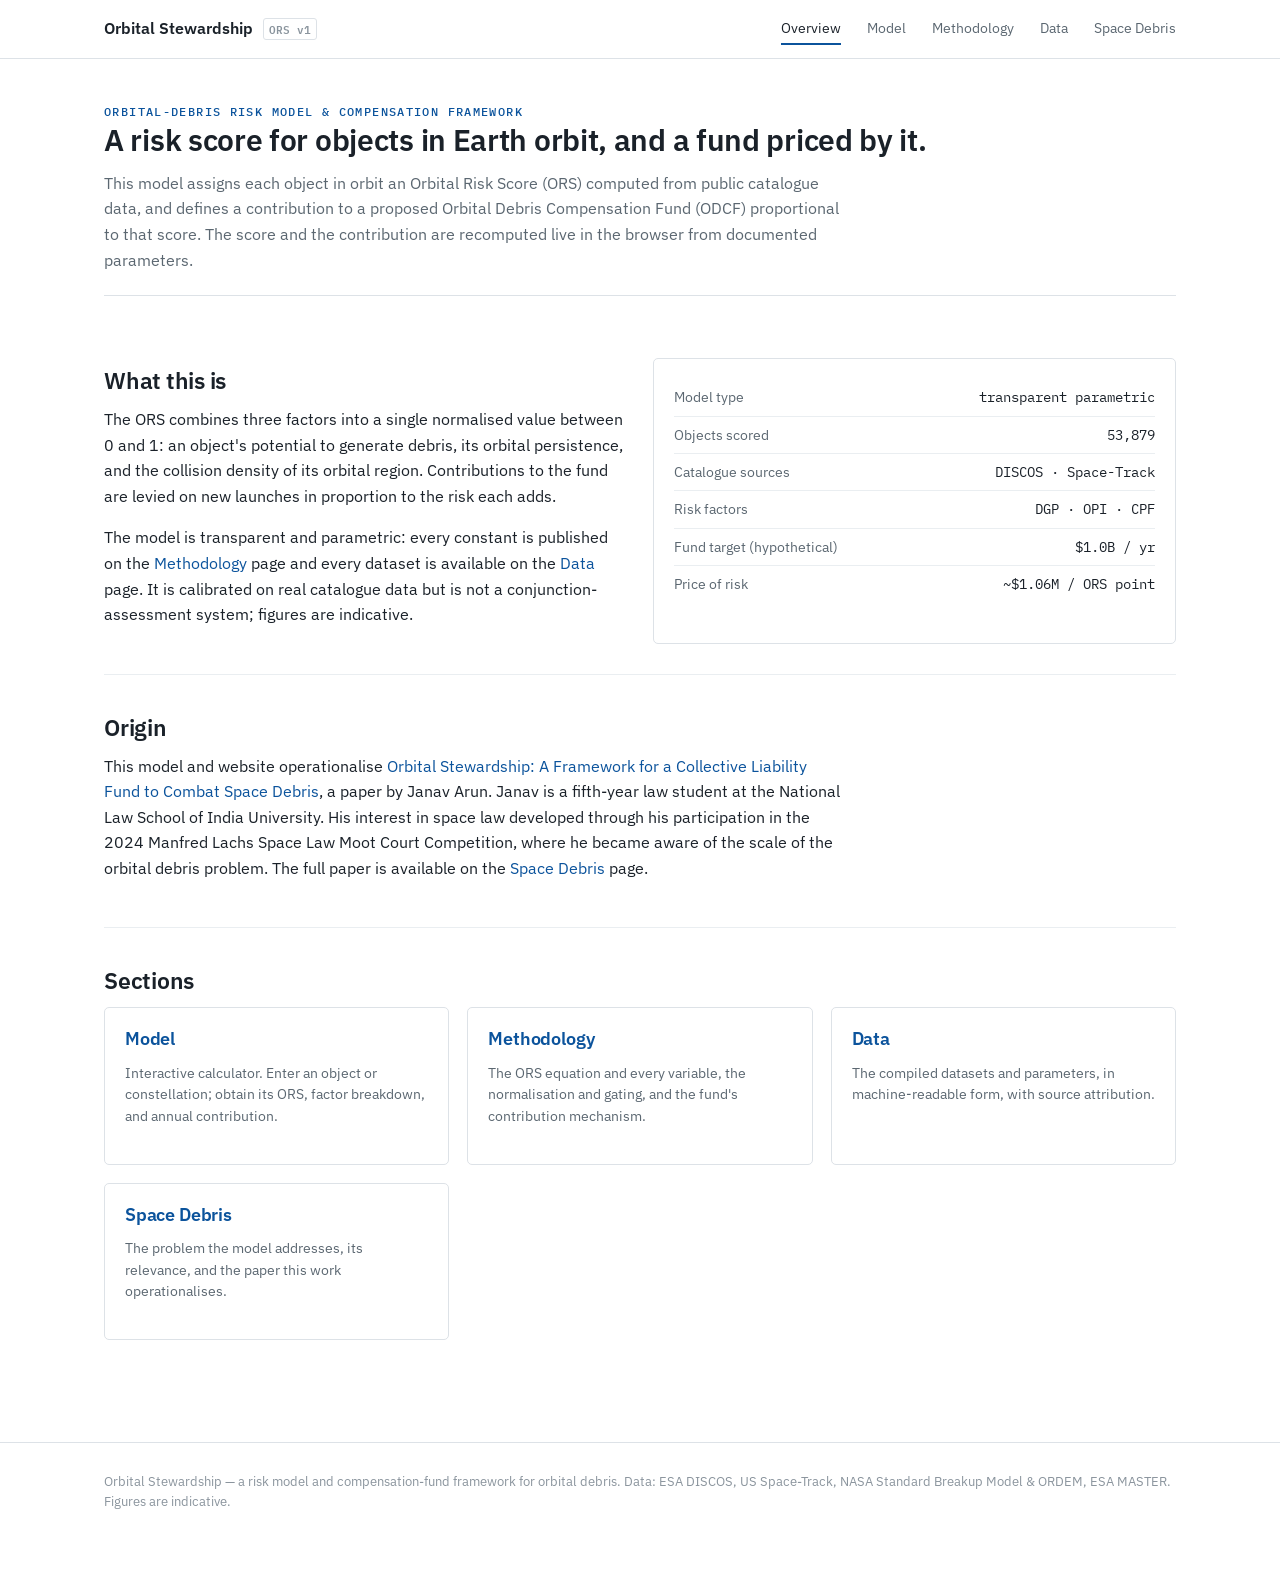
==== index.html @ 6657b237 "Initial commit" ====
<!DOCTYPE html><html lang="en"><head><meta charset="utf-8"/>
<meta name="viewport" content="width=device-width, initial-scale=1"/>
<title>Orbital Stewardship</title>
<link rel="preconnect" href="https://fonts.googleapis.com"><link rel="preconnect" href="https://fonts.gstatic.com" crossorigin>
<link href="https://fonts.googleapis.com/css2?family=IBM+Plex+Mono:wght@400;500&family=IBM+Plex+Sans:wght@400;500;600&display=swap" rel="stylesheet">
<link rel="stylesheet" href="assets/style.css">
</head><body>
<header class="site"><div class="wrap">
  <div class="brand"><span class="t">Orbital Stewardship</span><span class="v">ORS v1</span></div>
  <nav class="main">
    <a href="index.html" class="active">Overview</a>
    <a href="model.html">Model</a>
    <a href="methodology.html">Methodology</a>
    <a href="data.html">Data</a>
    <a href="debris.html">Space Debris</a>
  </nav>
</div></header>

<main><div class="wrap">
  <div class="page-head">
    <div class="label">Orbital-debris risk model &amp; compensation framework</div>
    <h1>A risk score for objects in Earth orbit, and a fund priced by it.</h1>
    <p class="lead">This model assigns each object in orbit an Orbital Risk Score (ORS) computed from public catalogue data, and defines a contribution to a proposed Orbital Debris Compensation Fund (ODCF) proportional to that score. The score and the contribution are recomputed live in the browser from documented parameters.</p>
  </div>

  <section class="block">
    <div class="cols">
      <div>
        <h2>What this is</h2>
        <p>The ORS combines three factors into a single normalised value between 0 and 1: an object's potential to generate debris, its orbital persistence, and the collision density of its orbital region. Contributions to the fund are levied on new launches in proportion to the risk each adds.</p>
        <p>The model is transparent and parametric: every constant is published on the <a href="methodology.html">Methodology</a> page and every dataset is available on the <a href="data.html">Data</a> page. It is calibrated on real catalogue data but is not a conjunction-assessment system; figures are indicative.</p>
      </div>
      <div class="panel">
        <div class="kv"><span class="k">Model type</span><span class="v">transparent parametric</span></div>
        <div class="kv"><span class="k">Objects scored</span><span class="v">53,879</span></div>
        <div class="kv"><span class="k">Catalogue sources</span><span class="v">DISCOS · Space-Track</span></div>
        <div class="kv"><span class="k">Risk factors</span><span class="v">DGP · OPI · CPF</span></div>
        <div class="kv"><span class="k">Fund target (hypothetical)</span><span class="v">$1.0B / yr</span></div>
        <div class="kv"><span class="k">Price of risk</span><span class="v">~$1.06M / ORS point</span></div>
      </div>
    </div>
  </section>

  <section class="block">
    <h2>Origin</h2>
    <p class="lead">This model and website operationalise <a href="debris.html">Orbital Stewardship: A Framework for a Collective Liability Fund to Combat Space Debris</a>, a paper by Janav Arun. Janav is a fifth-year law student at the National Law School of India University. His interest in space law developed through his participation in the 2024 Manfred Lachs Space Law Moot Court Competition, where he became aware of the scale of the orbital debris problem. The full paper is available on the <a href="debris.html">Space Debris</a> page.</p>
  </section>

  <section class="block">
    <h2>Sections</h2>
    <div class="cols3">
      <div class="panel"><h3><a href="model.html">Model</a></h3><p class="muted small">Interactive calculator. Enter an object or constellation; obtain its ORS, factor breakdown, and annual contribution.</p></div>
      <div class="panel"><h3><a href="methodology.html">Methodology</a></h3><p class="muted small">The ORS equation and every variable, the normalisation and gating, and the fund's contribution mechanism.</p></div>
      <div class="panel"><h3><a href="data.html">Data</a></h3><p class="muted small">The compiled datasets and parameters, in machine-readable form, with source attribution.</p></div>
    </div>
    <div class="cols3" style="margin-top:18px">
      <div class="panel"><h3><a href="debris.html">Space Debris</a></h3><p class="muted small">The problem the model addresses, its relevance, and the paper this work operationalises.</p></div>
    </div>
  </section>
</div></main>

<footer class="site"><div class="wrap">
  Orbital Stewardship — a risk model and compensation-fund framework for orbital debris.
  Data: ESA DISCOS, US Space-Track, NASA Standard Breakup Model &amp; ORDEM, ESA MASTER. Figures are indicative.
</div></footer>
<script src="assets/data.js"></script>
</body></html>
---- assets/style.css ----
/* Orbital Stewardship — technical/data-portal styling */
:root{
  --bg:#ffffff; --bg2:#f4f6f8; --panel:#ffffff;
  --ink:#1a2129; --muted:#5b6771; --faint:#8a949d; --line:#dde2e7; --line2:#eaeef1;
  --accent:#0b539c; --accent-ink:#083c72; --accent-bg:#eef4fb;
  --ok:#1d6b4c; --warn:#8a5a12;
  --sans:"IBM Plex Sans",system-ui,-apple-system,"Segoe UI",Roboto,Helvetica,Arial,sans-serif;
  --mono:"IBM Plex Mono",ui-monospace,"SF Mono",Menlo,Consolas,monospace;
  --wrap:1120px;
}
*{box-sizing:border-box}
html{scroll-behavior:smooth}
body{margin:0;background:var(--bg);color:var(--ink);font-family:var(--sans);font-size:16px;line-height:1.6;-webkit-font-smoothing:antialiased}
.wrap{max-width:var(--wrap);margin:0 auto;padding:0 24px}
a{color:var(--accent);text-decoration:none}
a:hover{text-decoration:underline}
h1,h2,h3,h4{line-height:1.25;font-weight:600;letter-spacing:-.01em;margin:0 0 12px}
h1{font-size:30px}h2{font-size:23px;margin-top:8px}h3{font-size:18px}
p{margin:0 0 16px;max-width:74ch}
code,.mono{font-family:var(--mono)}
.small{font-size:13.5px}
.muted{color:var(--muted)}
.label{font-family:var(--mono);font-size:11.5px;letter-spacing:.12em;text-transform:uppercase;color:var(--accent);font-weight:500}

/* header / nav */
header.site{position:sticky;top:0;z-index:40;background:var(--bg);border-bottom:1px solid var(--line)}
header.site .wrap{display:flex;align-items:center;justify-content:space-between;height:58px}
.brand{display:flex;align-items:baseline;gap:10px;font-weight:600}
.brand .t{font-size:16px;color:var(--ink)}
.brand .v{font-family:var(--mono);font-size:11px;color:var(--faint);border:1px solid var(--line);border-radius:3px;padding:1px 5px}
nav.main a{display:inline-block;color:var(--muted);font-size:14px;margin-left:22px;padding:4px 0;border-bottom:2px solid transparent}
nav.main a:hover{color:var(--ink);text-decoration:none}
nav.main a.active{color:var(--ink);border-bottom-color:var(--accent)}
@media(max-width:760px){nav.main a{margin-left:14px;font-size:13px}.brand .v{display:none}}

main{padding:44px 0 72px}
.page-head{border-bottom:1px solid var(--line);padding-bottom:22px;margin-bottom:32px}
.page-head p{color:var(--muted);margin-bottom:0}
section.block{padding:30px 0;border-bottom:1px solid var(--line2)}
section.block:last-child{border-bottom:0}
.lead{max-width:74ch}

/* layout helpers */
.cols{display:grid;grid-template-columns:1fr 1fr;gap:26px}
.cols3{display:grid;grid-template-columns:repeat(3,1fr);gap:18px}
@media(max-width:820px){.cols,.cols3{grid-template-columns:1fr}}

/* data table */
table.data{width:100%;border-collapse:collapse;font-size:14px;margin:14px 0}
table.data th,table.data td{text-align:left;padding:9px 12px;border-bottom:1px solid var(--line2)}
table.data thead th{border-bottom:1px solid var(--line);color:var(--muted);font-weight:600;font-size:12.5px;letter-spacing:.02em}
table.data td.num,table.data th.num{text-align:right;font-family:var(--mono);font-size:13px}
table.data tr:hover td{background:var(--bg2)}

/* panels / cards */
.panel{background:var(--panel);border:1px solid var(--line);border-radius:5px;padding:20px}
.kv{display:flex;justify-content:space-between;gap:16px;padding:7px 0;border-bottom:1px solid var(--line2);font-size:14px}
.kv:last-child{border-bottom:0}.kv .k{color:var(--muted)}.kv .v{font-family:var(--mono)}
.factlist{list-style:none;padding:0;margin:0}
.note{background:var(--bg2);border:1px solid var(--line);border-left:3px solid var(--accent);border-radius:4px;padding:12px 15px;font-size:13.5px;color:var(--muted);margin:18px 0}

/* equation */
.eq{background:var(--bg2);border:1px solid var(--line);border-radius:5px;padding:18px 20px;margin:18px 0;overflow-x:auto;font-family:var(--mono);font-size:15px}
.vardef{border-top:1px solid var(--line2);padding:14px 0}
.vardef h4{margin:0 0 4px;font-size:15.5px}
.vardef .tag{font-family:var(--mono);font-size:12px;color:var(--accent);background:var(--accent-bg);padding:1px 7px;border-radius:3px;margin-left:8px}
.vardef p{color:var(--muted);font-size:14.5px;margin:6px 0 0}

/* downloads */
.dl{display:flex;align-items:center;justify-content:space-between;gap:16px;padding:13px 0;border-bottom:1px solid var(--line2)}
.dl .meta{min-width:0}.dl .name{font-weight:600;font-size:15px}
.dl .desc{color:var(--muted);font-size:13.5px}
.dl .fmt{font-family:var(--mono);font-size:11px;color:var(--faint);text-transform:uppercase;margin-right:10px}
.dl a.get{font-family:var(--mono);font-size:13px;white-space:nowrap;border:1px solid var(--accent);color:var(--accent);border-radius:4px;padding:6px 12px}
.dl a.get:hover{background:var(--accent);color:#fff;text-decoration:none}

/* calculator */
.calc{display:grid;grid-template-columns:340px 1fr;gap:22px}
@media(max-width:860px){.calc{grid-template-columns:1fr}}
.field{margin-bottom:0}
label{display:block;font-size:12px;color:var(--muted);margin:12px 0 4px;font-weight:500}
input,select{width:100%;padding:8px 10px;background:#fff;border:1px solid var(--line);border-radius:4px;color:var(--ink);font-size:14px;font-family:var(--mono)}
select{font-family:var(--sans)}
.frow{display:flex;gap:10px}.frow>div{flex:1}
.chk{display:flex;align-items:center;gap:8px;margin-top:12px}.chk input{width:auto}.chk label{margin:0;font-family:var(--sans)}
button{margin-top:14px;width:100%;padding:10px;background:var(--accent);border:1px solid var(--accent);border-radius:4px;color:#fff;font-weight:600;font-size:14px;cursor:pointer;font-family:var(--sans)}
button.ghost{background:#fff;color:var(--accent)}
button:hover{background:var(--accent-ink)}button.ghost:hover{background:var(--accent-bg);color:var(--accent)}
.orsv{font-family:var(--mono);font-size:44px;font-weight:500;line-height:1}
.bar{margin:8px 0}.bar .t{display:flex;justify-content:space-between;font-size:13px;margin-bottom:3px}
.bar .t .mono{font-size:12px}
.track{height:9px;background:var(--line2);border-radius:2px;overflow:hidden}.fill{height:100%}
.statrow{display:flex;justify-content:space-between;padding:6px 0;border-bottom:1px solid var(--line2);font-size:13.5px}
.statrow span:first-child{color:var(--muted)}.statrow span:last-child{font-family:var(--mono);font-size:13px}
.contrib{border-top:2px solid var(--line);margin-top:12px;padding-top:12px;display:flex;justify-content:space-between;align-items:baseline}
.contrib .amt{font-family:var(--mono);font-size:24px;font-weight:500;color:var(--ink)}
.flagline{font-size:13px;margin-top:8px;padding-left:10px;border-left:2px solid var(--line)}
.flagline.warn{border-color:var(--warn);color:var(--warn)}
.flagline.ok{border-color:var(--ok);color:var(--ok)}
.cmpbar{height:7px;background:var(--line2);border-radius:2px;min-width:50px}.cmpbar>div{height:100%;background:var(--accent)}

.figure{background:var(--panel);border:1px solid var(--line);border-radius:5px;padding:20px;margin:20px 0}
.figure .cap{font-size:12.5px;color:var(--muted);margin-top:10px;max-width:78ch}
.opbars .row{display:flex;align-items:center;gap:12px;margin:6px 0;font-size:13.5px}
.opbars .nm{width:210px}.opbars .tr{flex:1;background:var(--line2);border-radius:2px;height:14px;overflow:hidden}
.opbars .fl{height:100%;background:var(--accent)}.opbars .vv{width:48px;text-align:right;font-family:var(--mono);font-size:12px;color:var(--muted)}

footer.site{border-top:1px solid var(--line);padding:28px 0 60px;color:var(--faint);font-size:12.5px}
footer.site a{color:var(--muted)}
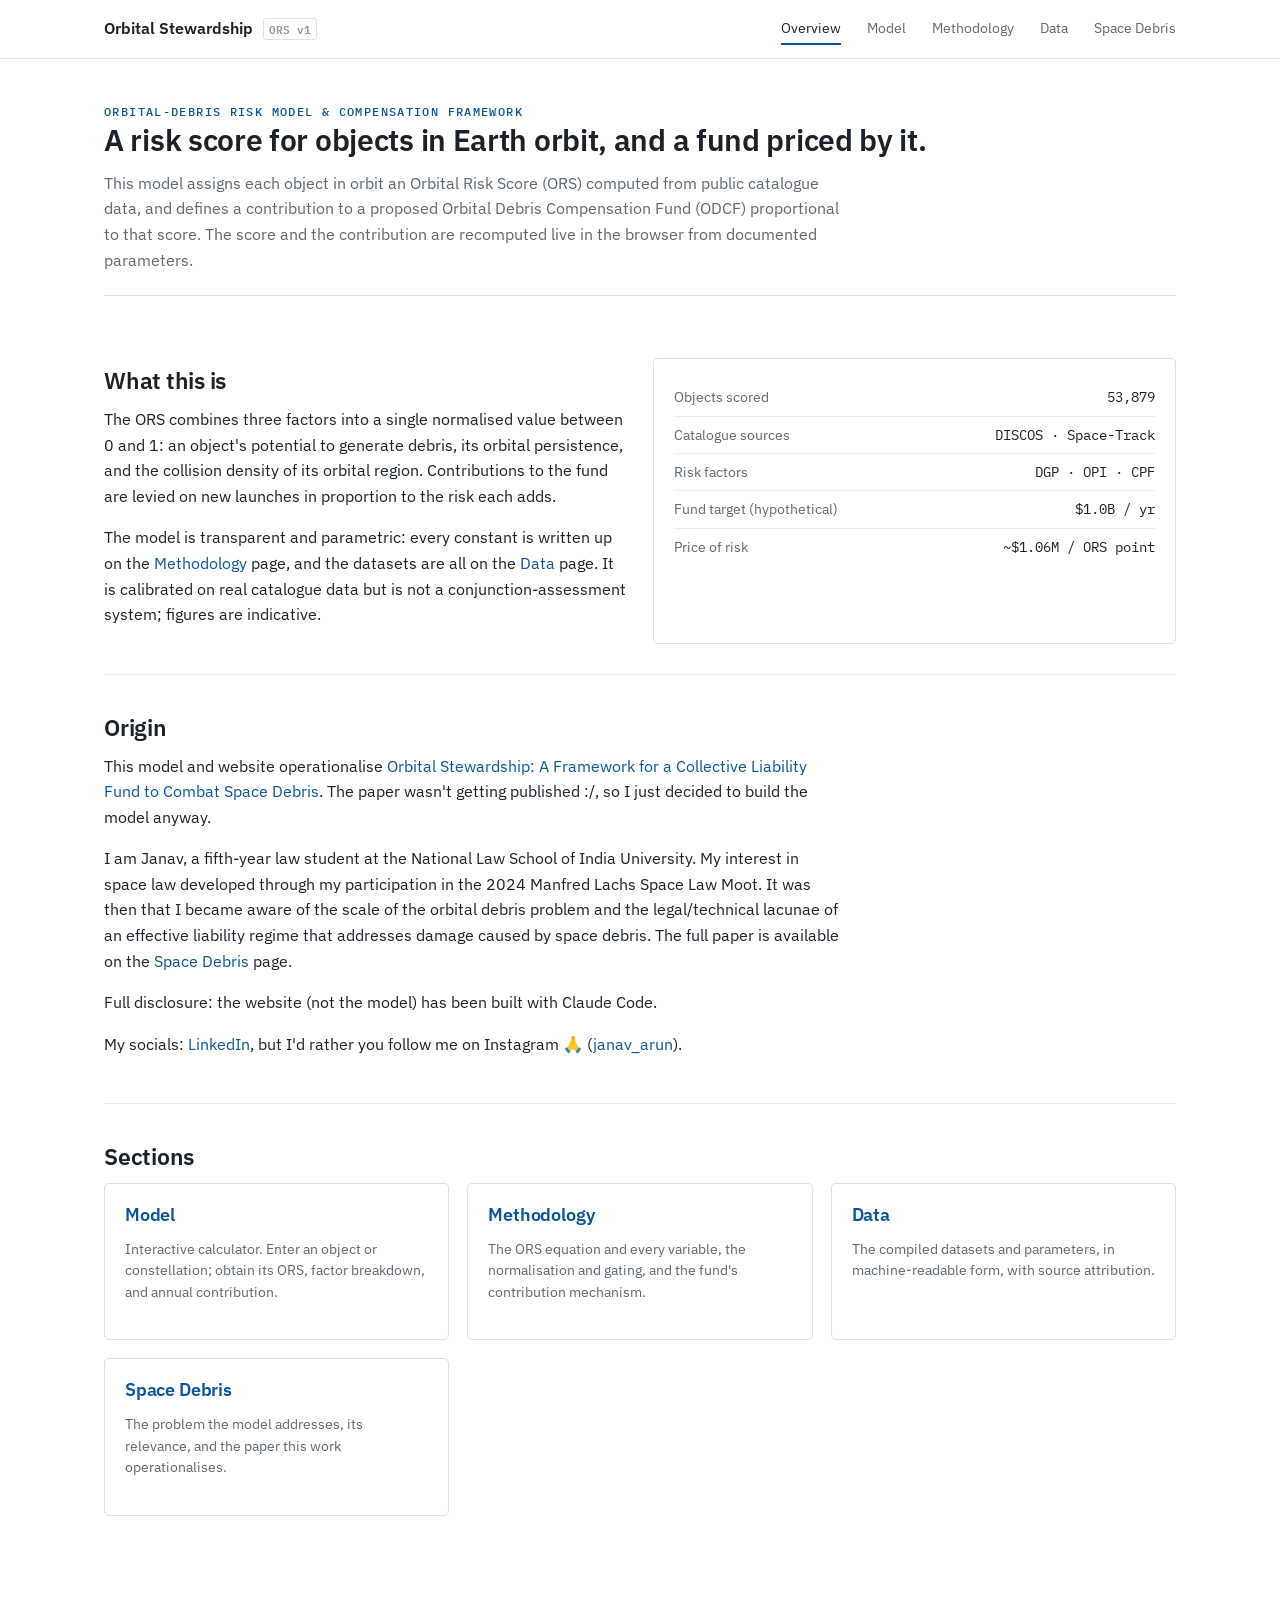
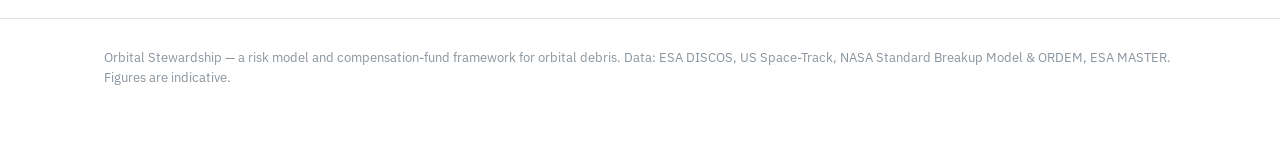
==== commit 9cf44748: "humanise copy; add author intro + socials" ====
--- a/index.html
+++ b/index.html
@@ -28,10 +28,9 @@
       <div>
         <h2>What this is</h2>
         <p>The ORS combines three factors into a single normalised value between 0 and 1: an object's potential to generate debris, its orbital persistence, and the collision density of its orbital region. Contributions to the fund are levied on new launches in proportion to the risk each adds.</p>
-        <p>The model is transparent and parametric: every constant is published on the <a href="methodology.html">Methodology</a> page and every dataset is available on the <a href="data.html">Data</a> page. It is calibrated on real catalogue data but is not a conjunction-assessment system; figures are indicative.</p>
+        <p>The model is transparent and parametric: every constant is written up on the <a href="methodology.html">Methodology</a> page, and the datasets are all on the <a href="data.html">Data</a> page. It is calibrated on real catalogue data but is not a conjunction-assessment system; figures are indicative.</p>
       </div>
       <div class="panel">
-        <div class="kv"><span class="k">Model type</span><span class="v">transparent parametric</span></div>
         <div class="kv"><span class="k">Objects scored</span><span class="v">53,879</span></div>
         <div class="kv"><span class="k">Catalogue sources</span><span class="v">DISCOS · Space-Track</span></div>
         <div class="kv"><span class="k">Risk factors</span><span class="v">DGP · OPI · CPF</span></div>
@@ -43,7 +42,10 @@
 
   <section class="block">
     <h2>Origin</h2>
-    <p class="lead">This model and website operationalise <a href="debris.html">Orbital Stewardship: A Framework for a Collective Liability Fund to Combat Space Debris</a>, a paper by Janav Arun. Janav is a fifth-year law student at the National Law School of India University. His interest in space law developed through his participation in the 2024 Manfred Lachs Space Law Moot Court Competition, where he became aware of the scale of the orbital debris problem. The full paper is available on the <a href="debris.html">Space Debris</a> page.</p>
+    <p>This model and website operationalise <a href="debris.html">Orbital Stewardship: A Framework for a Collective Liability Fund to Combat Space Debris</a>. The paper wasn't getting published :/, so I just decided to build the model anyway.</p>
+    <p>I am Janav, a fifth-year law student at the National Law School of India University. My interest in space law developed through my participation in the 2024 Manfred Lachs Space Law Moot. It was then that I became aware of the scale of the orbital debris problem and the legal/technical lacunae of an effective liability regime that addresses damage caused by space debris. The full paper is available on the <a href="debris.html">Space Debris</a> page.</p>
+    <p>Full disclosure: the website (not the model) has been built with Claude Code.</p>
+    <p>My socials: <a href="https://www.linkedin.com/in/janav-arun-577252415">LinkedIn</a>, but I'd rather you follow me on Instagram 🙏 (<a href="https://www.instagram.com/janav_arun">janav_arun</a>).</p>
   </section>
 
   <section class="block">
